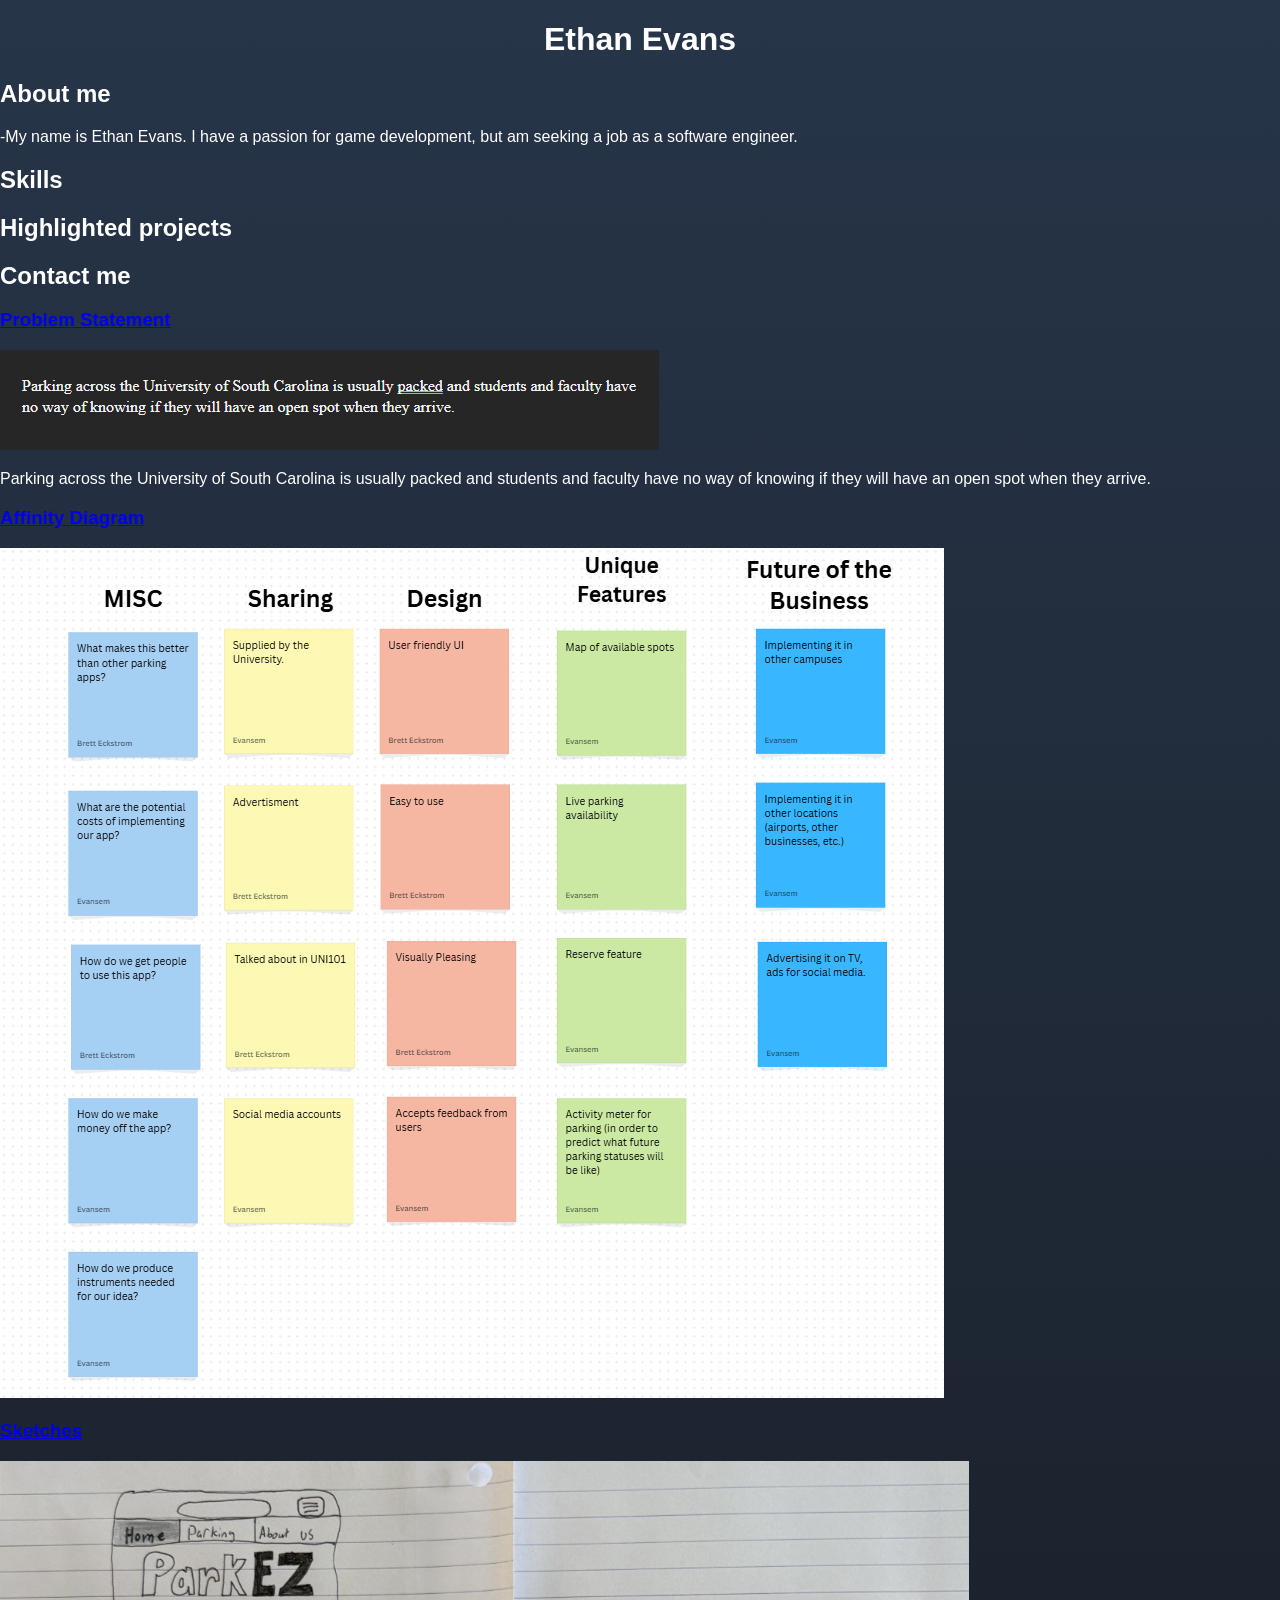
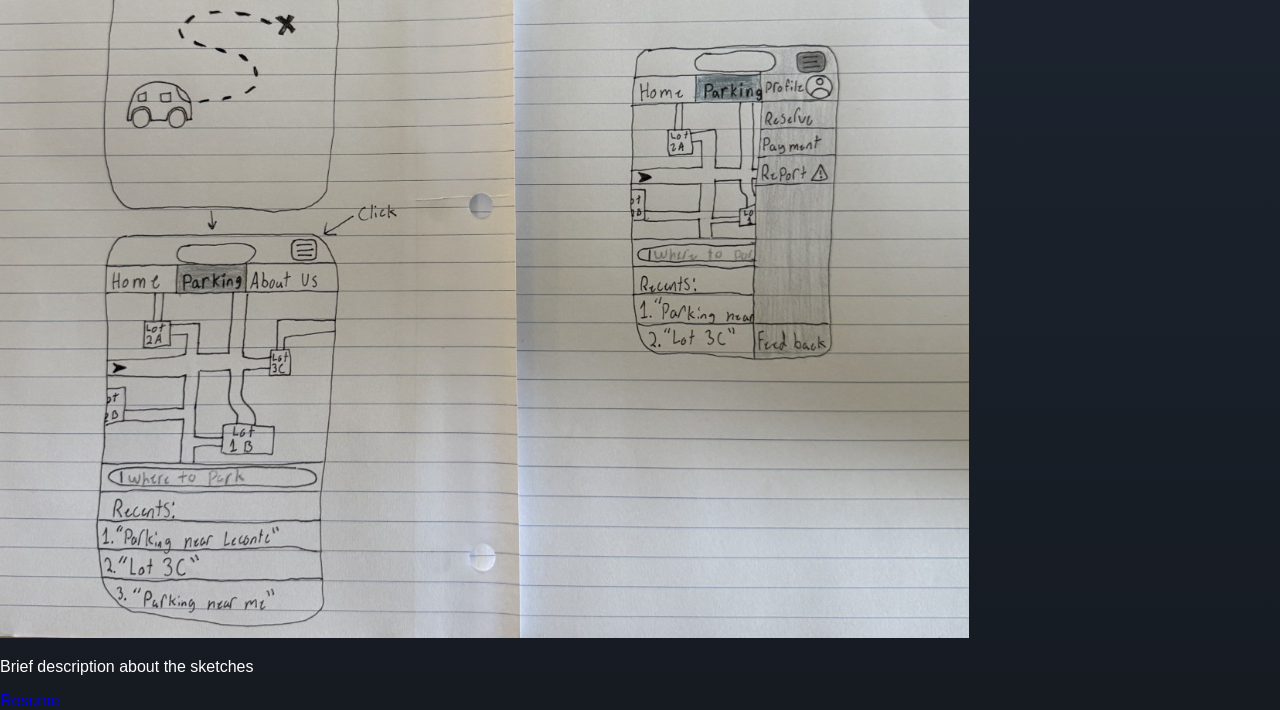
==== index.html @ c89ef838 "Update index.html" ====
<!DOCTYPE html>
<html lang="en">
    <head>
        <meta charset="UTF-8">
        <meta name="viewport" content="width=device-width, initial-scale=1.0">
        <title>Portfolio</title>
        <link rel="stylesheet" href="styles.css">
    </head>
    <body>
        <h1>Ethan Evans</h1>
        <div class="about">
            <h2>  About me</h2><p>  -My name is Ethan Evans. I have a passion for game development, but am seeking a job as a software engineer.</p>
        </div>
        <div class="skills">
            <h2>  Skills</h2>
        </div>
        <div class="projects">
            <h2>  Highlighted projects</h2>
        </div>
        <div class="contact"><h2>  Contact me</h2>
        </div>
        <div class = "projects">
        <section class="project">
        <a href="file/statement.pdf"><h3>Problem Statement</h3></a>
        <a href="file/statement.pdf"><img src="images/problem.png"></a>
        <p>Parking across the University of South Carolina is usually packed and students and faculty have no way of knowing if they will have an open spot when they arrive. </p>
</section>
</div>
        <section class="project">
<a href="file/Parking.pdf"><h3>Affinity Diagram</h3></a>
<a href="file/Parking.pdf"><img src="images/Parking.png"></a>
<p>

</p>
            <section class="project">
<a href="files/Sketches_DOC.pdf"><h3>Sketches</h3></a>
<a href="files/Sketches_DOC.pdf"><img src="images/Sketches_IMG.png"></a>
<p>
Brief description about the sketches
</p>
</section>
            <a href="eme2000-swag.github.io/resume.html">Resume</a>
</section>
    </body>
</html>
---- styles.css ----
body {
    min-height: 100vh;
    margin: 0;         

    background: linear-gradient(180deg, #273549 0%, #161b22 100%);

    color: white;
    font-family: "Segoe UI", Roboto, sans-serif;
    
}
h1{
    text-align: center;
}
h2{
}
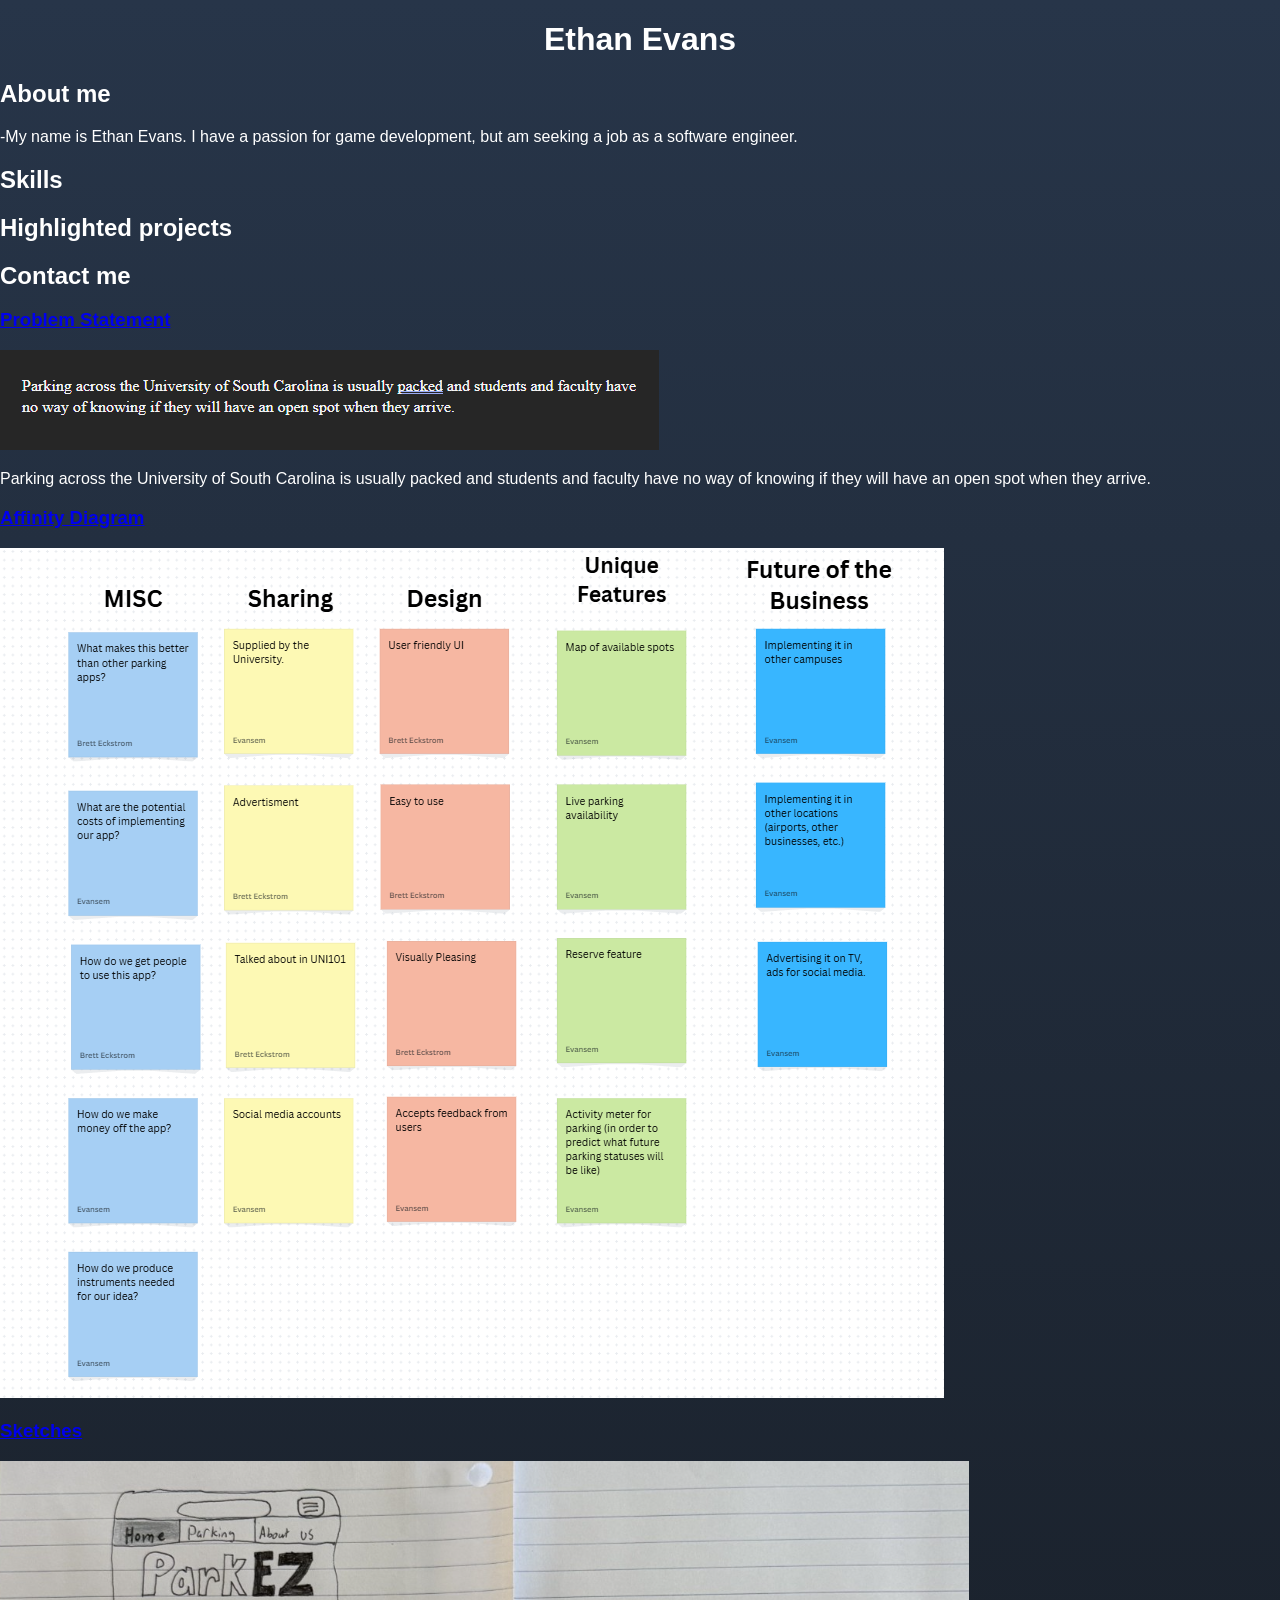
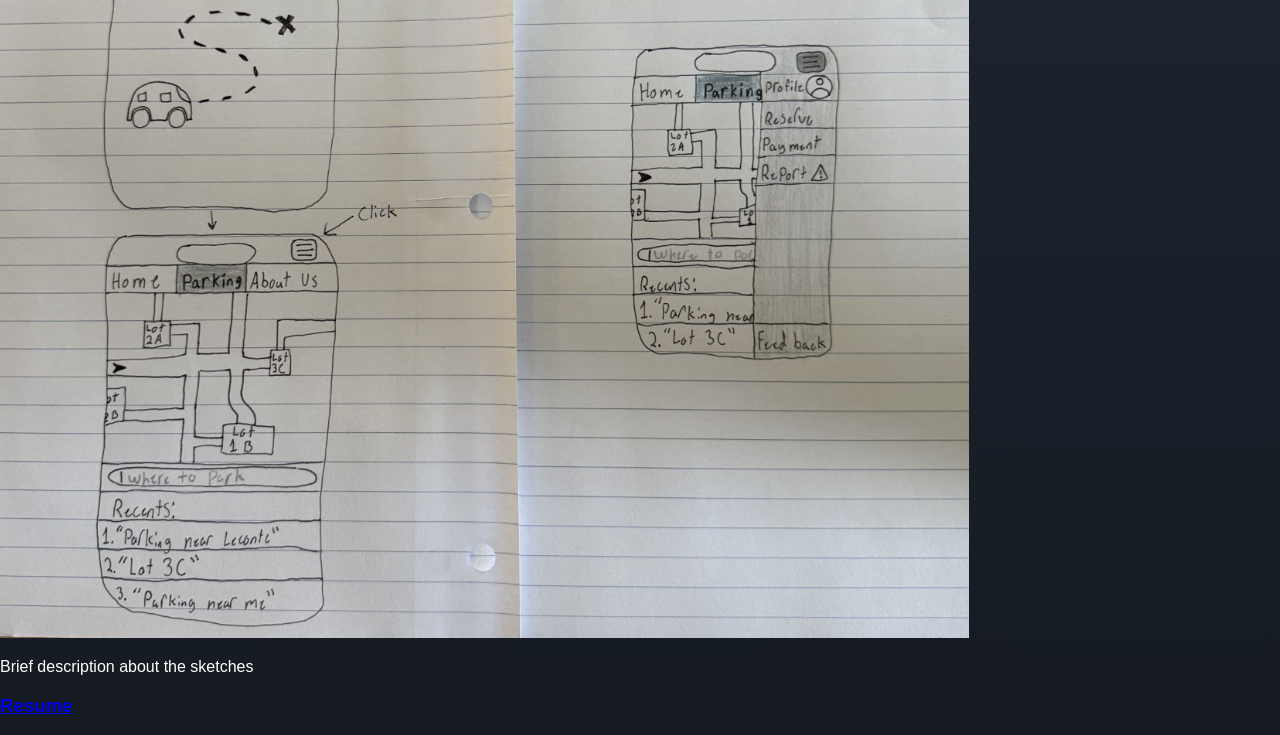
==== commit c63c0f7e: "Change Resume link to use heading element" ====
--- a/index.html
+++ b/index.html
@@ -39,7 +39,7 @@
 Brief description about the sketches
 </p>
 </section>
-            <a href="eme2000-swag.github.io/resume.html">Resume</a>
+            <a href="eme2000-swag.github.io/resume.html"><h3>Resume</h3></a>
 </section>
     </body>
 </html>
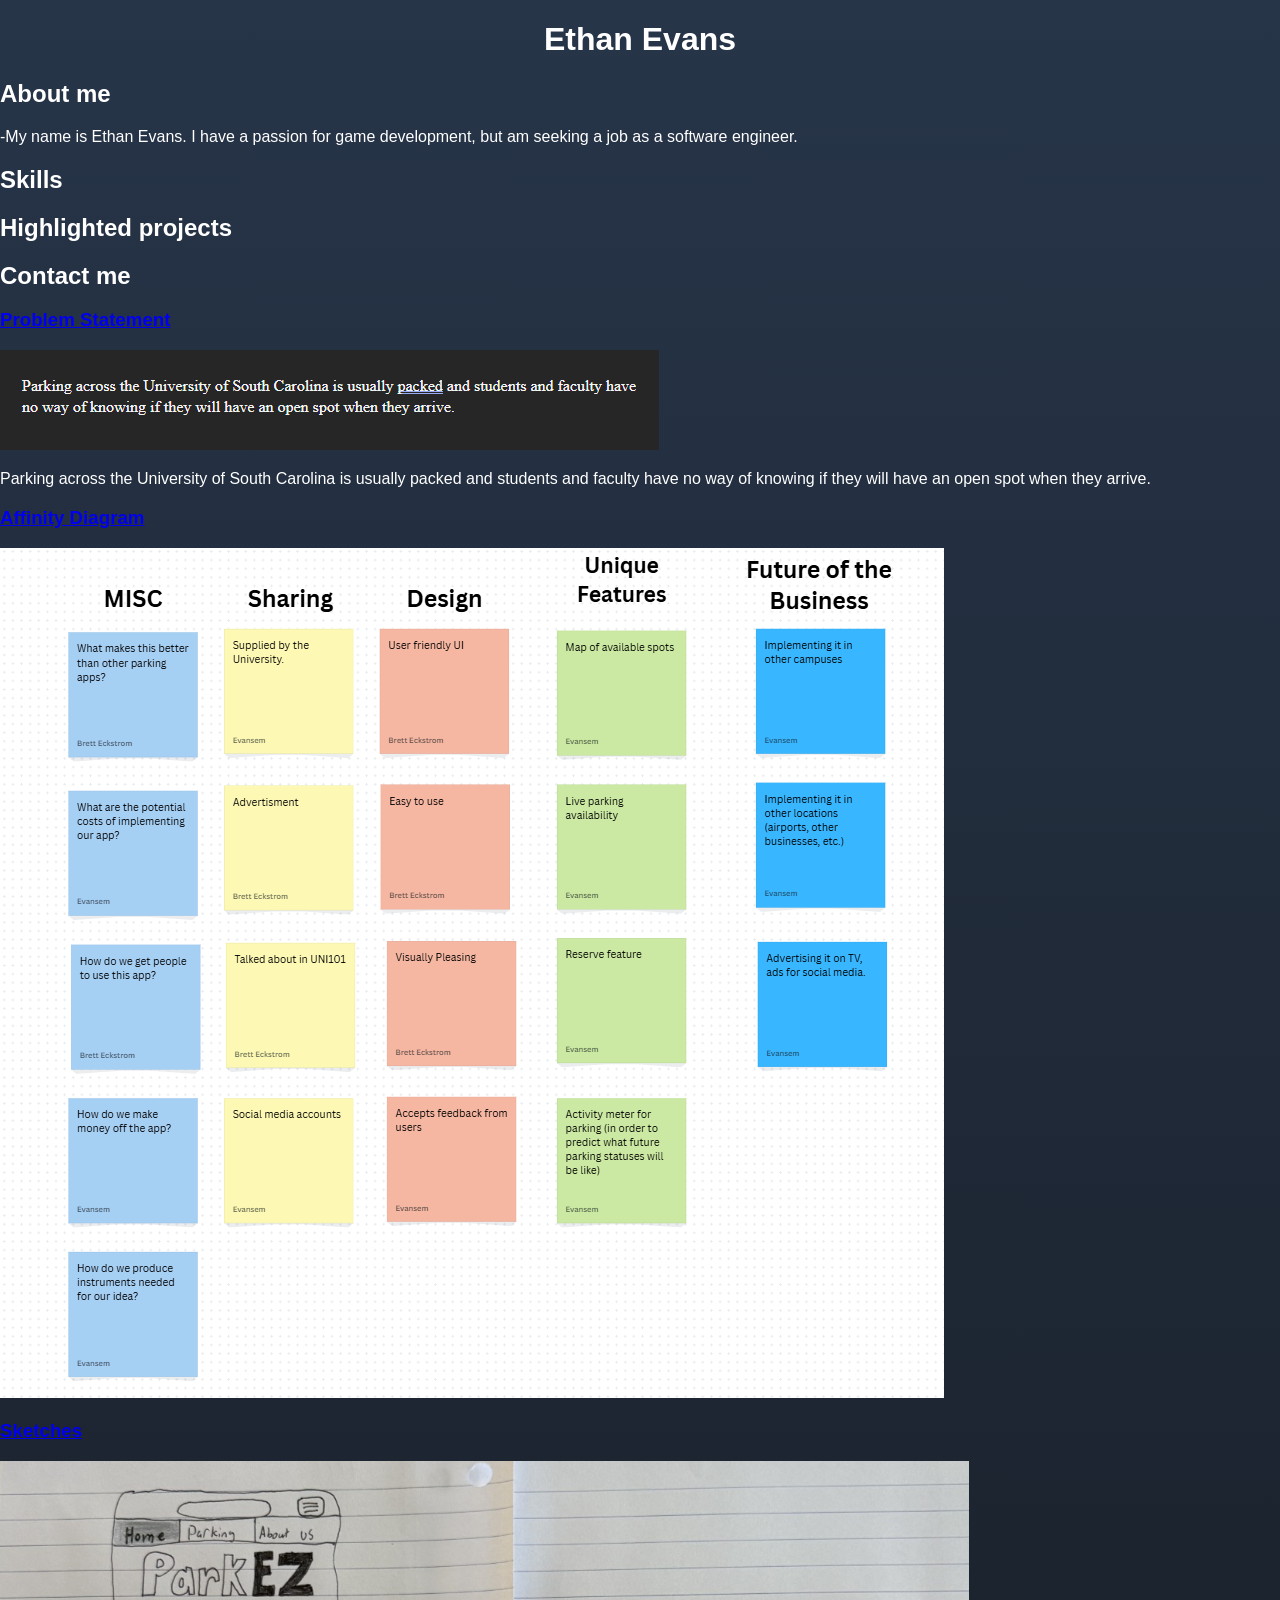
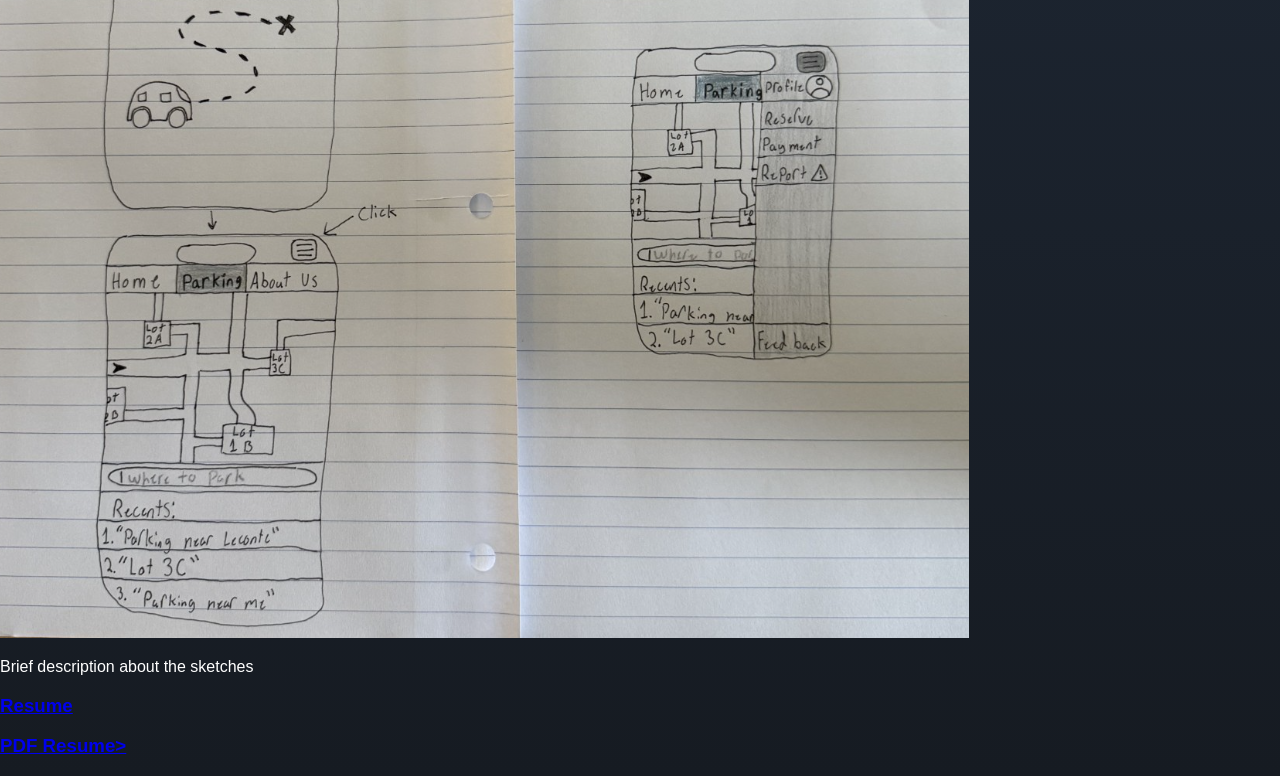
==== commit cf26a0ae: "Update index.html" ====
--- a/index.html
+++ b/index.html
@@ -39,7 +39,8 @@
 Brief description about the sketches
 </p>
 </section>
-            <a href="eme2000-swag.github.io/resume.html"><h3>Resume</h3></a>
+            <a href="files/resume.html"><h3>Resume</h3></a>
+            <a href="files/resume.pdf"><h3>PDF Resume></h3></a>
 </section>
     </body>
 </html>
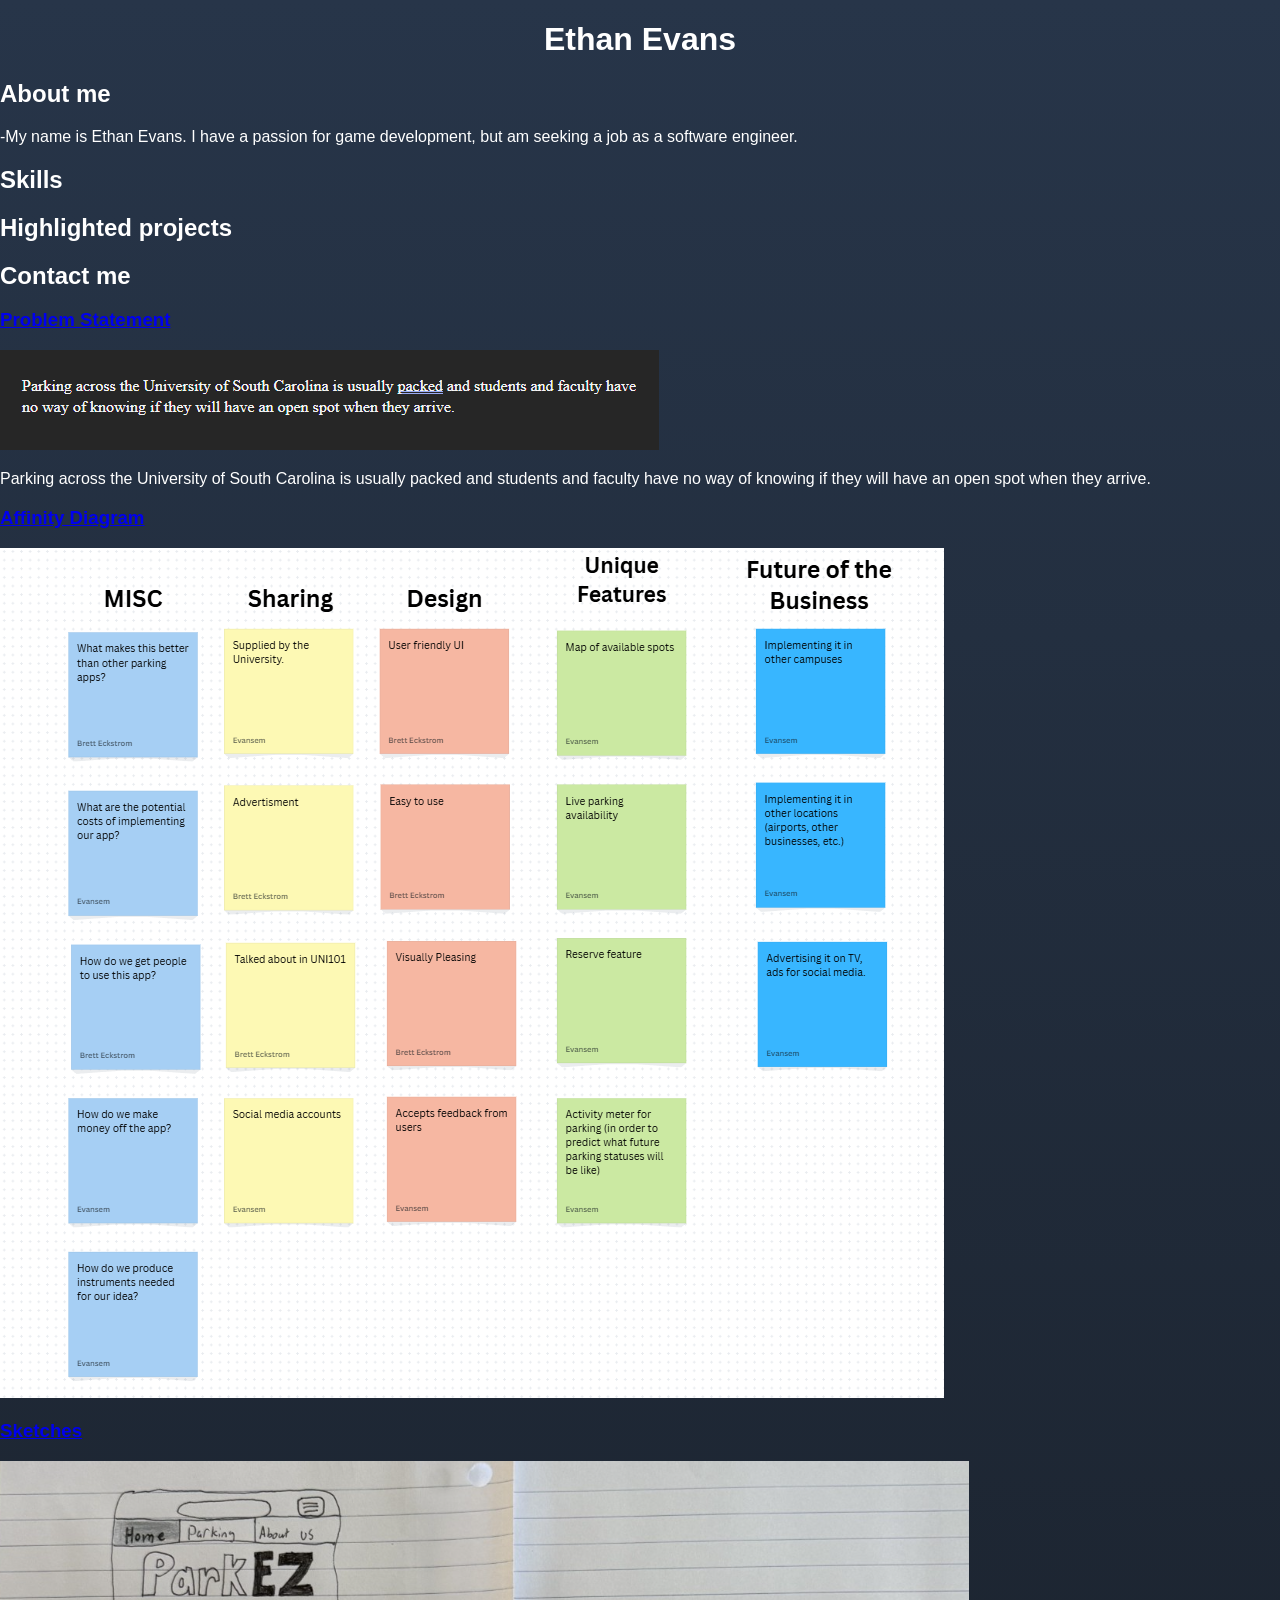
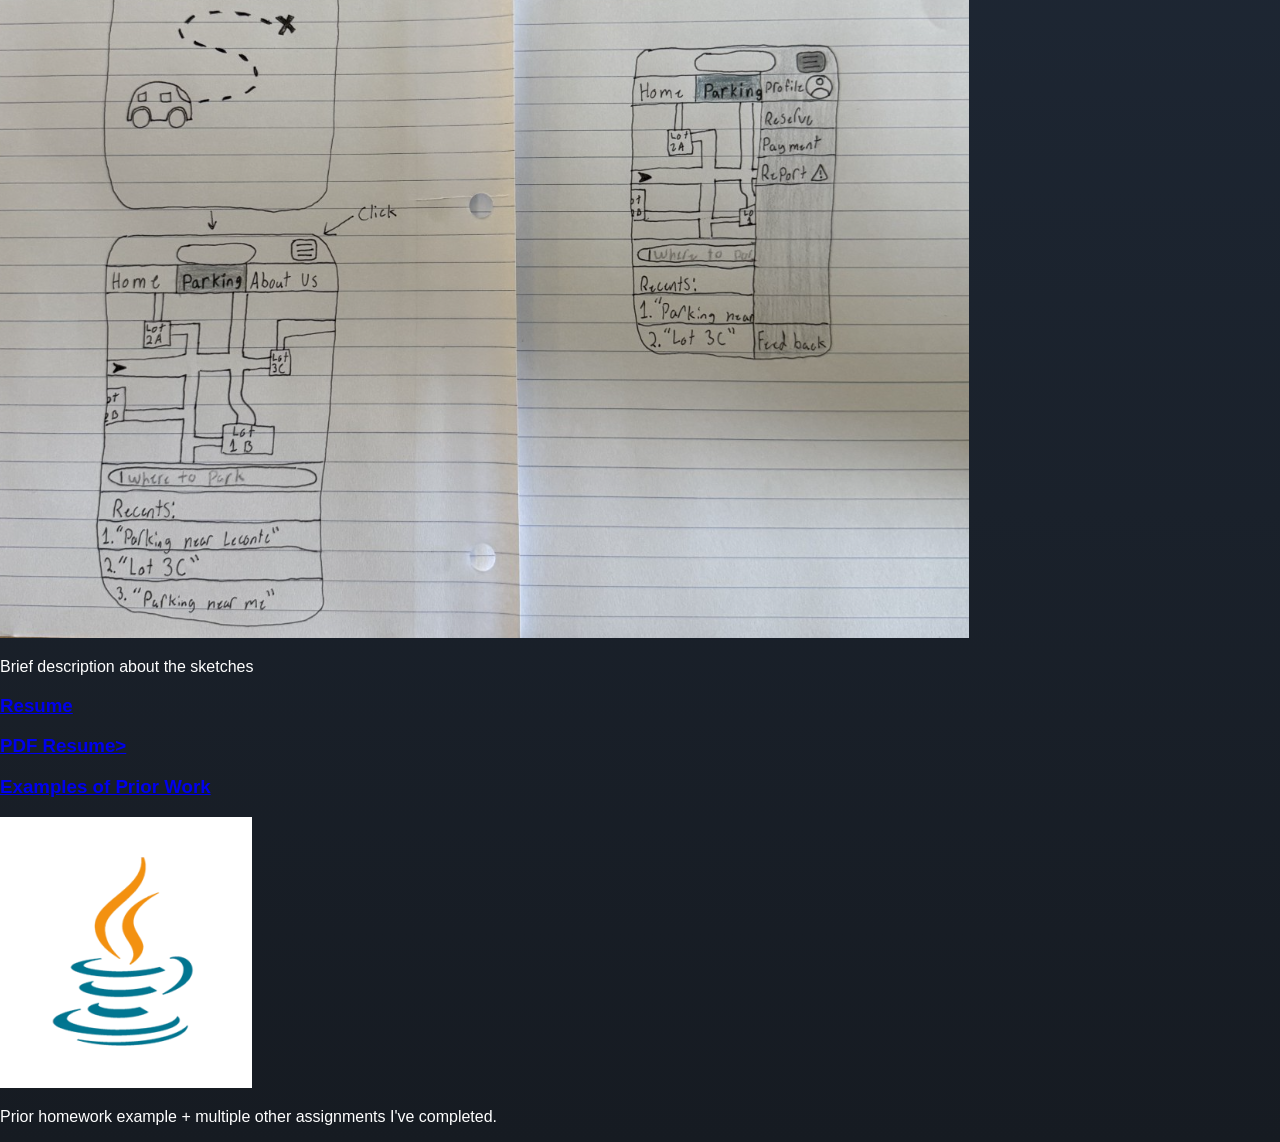
==== commit 83683561: "Update index.html" ====
--- a/index.html
+++ b/index.html
@@ -42,5 +42,14 @@
             <a href="files/resume.html"><h3>Resume</h3></a>
             <a href="files/resume.pdf"><h3>PDF Resume></h3></a>
 </section>
+        <section class="project">
+<a href="https://github.com/Eme2000-swag/projectExamples">
+<h3>Examples of Prior Work</h3>
+</a>
+<a href="https://github.com/Eme2000-swag/projectExamples">
+<img src="images/java.png">
+</a>
+<p>Prior homework example + multiple other assignments I've completed.</p>
+</section>
     </body>
 </html>
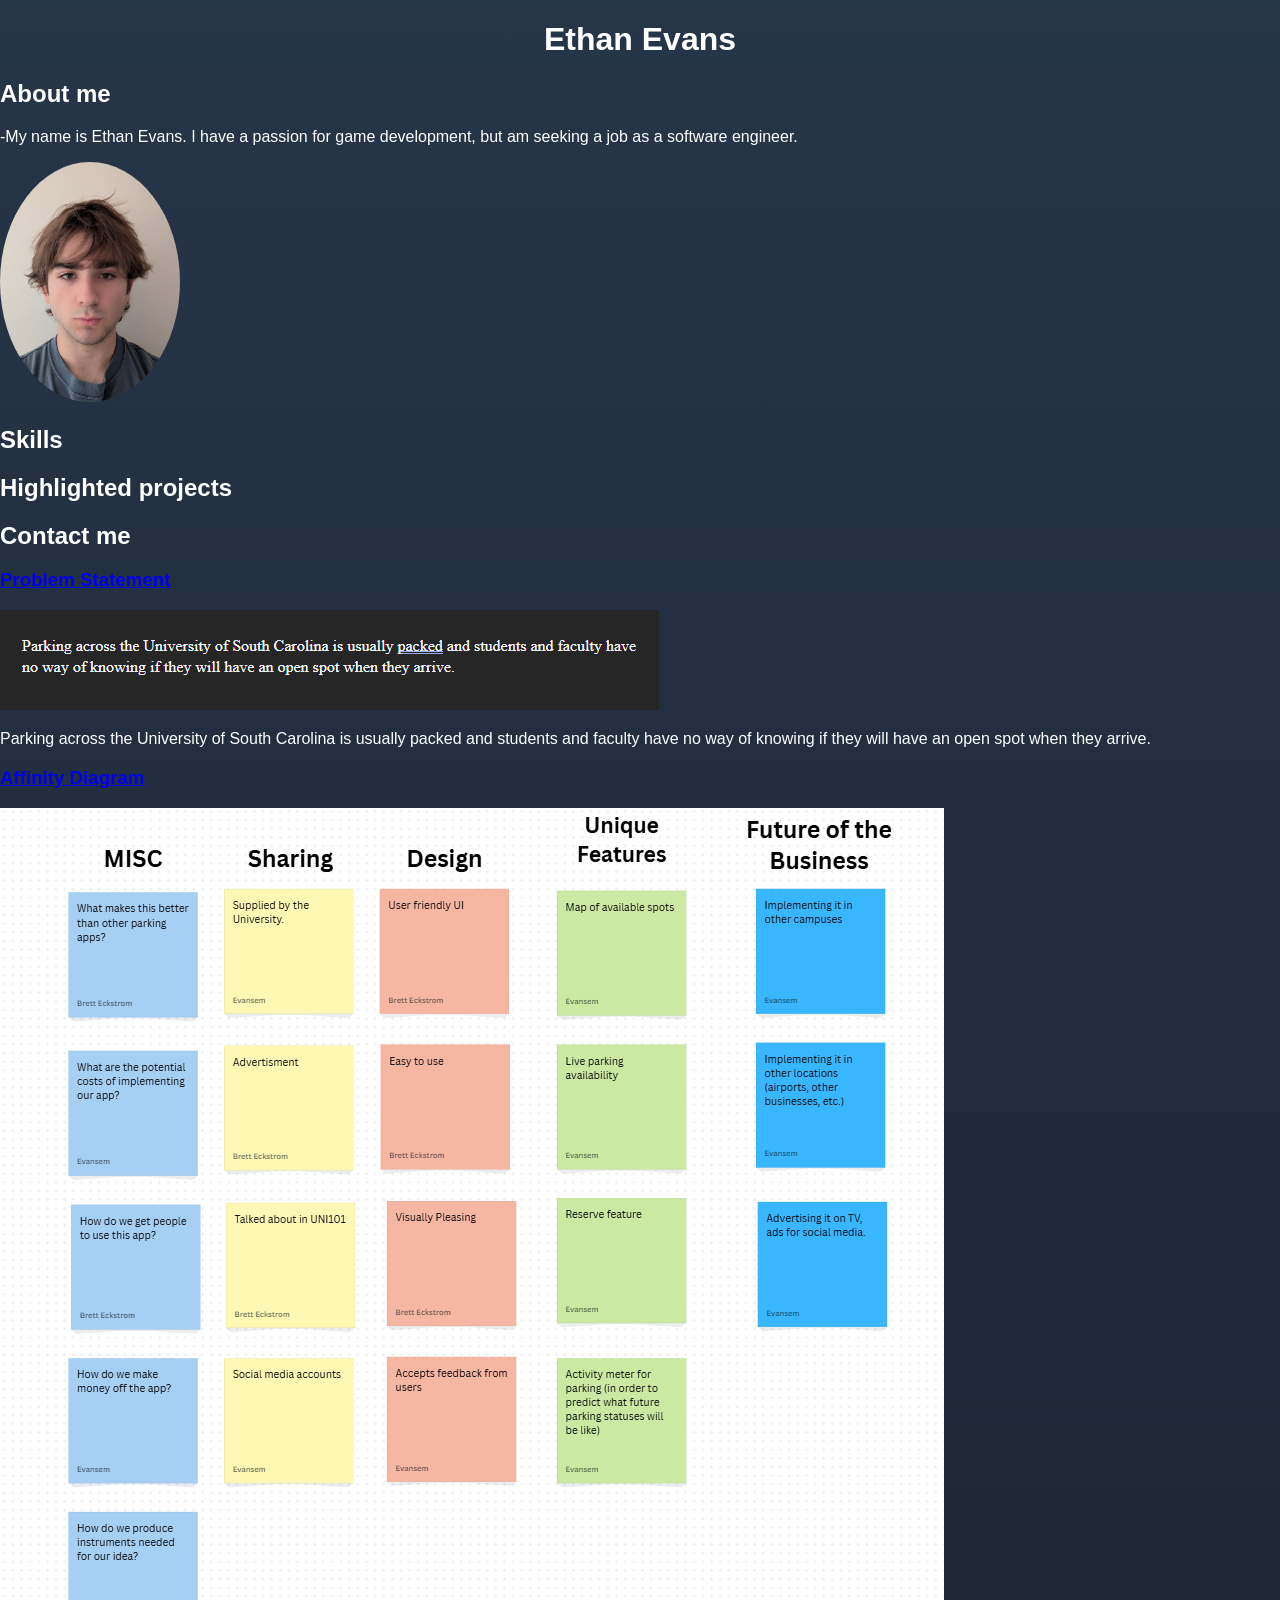
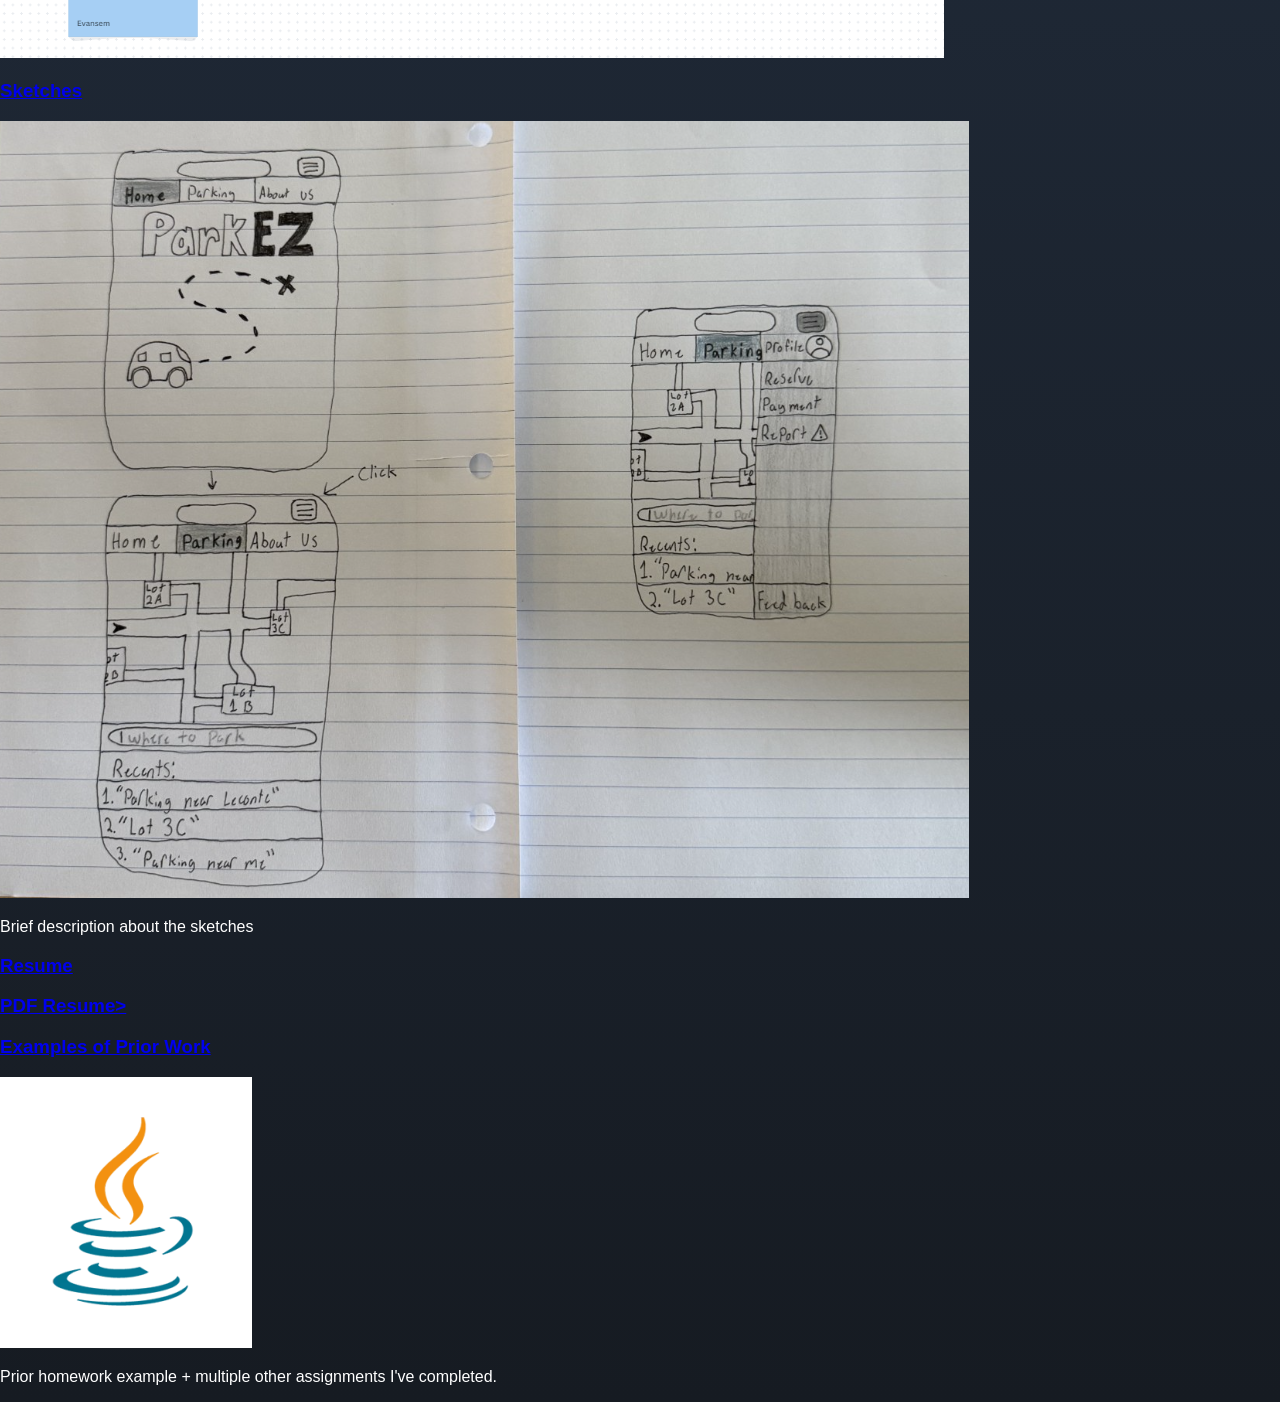
==== commit fbd465c6: "Add headshot image to about section" ====
--- a/index.html
+++ b/index.html
@@ -10,6 +10,7 @@
         <h1>Ethan Evans</h1>
         <div class="about">
             <h2>  About me</h2><p>  -My name is Ethan Evans. I have a passion for game development, but am seeking a job as a software engineer.</p>
+            <img src= "images/headshot.png" style="width:180px; border-radius:50%;">
         </div>
         <div class="skills">
             <h2>  Skills</h2>
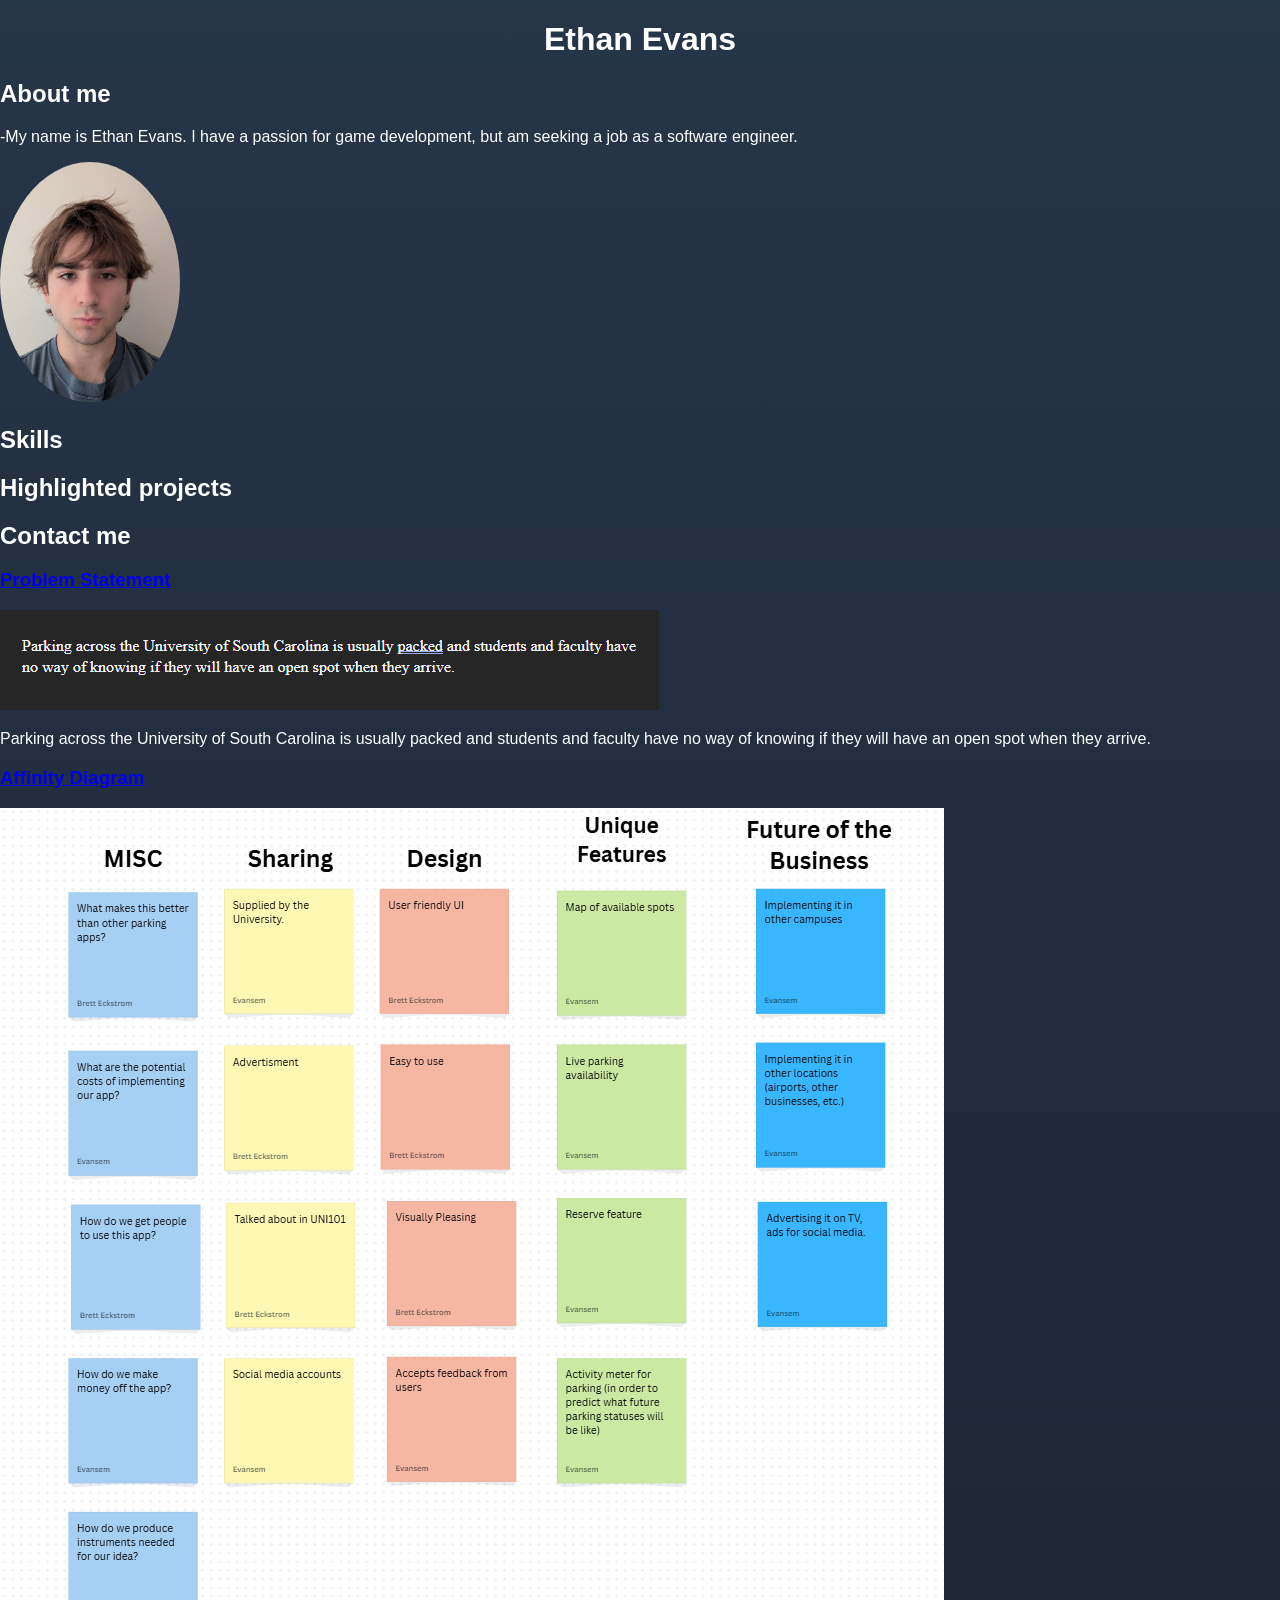
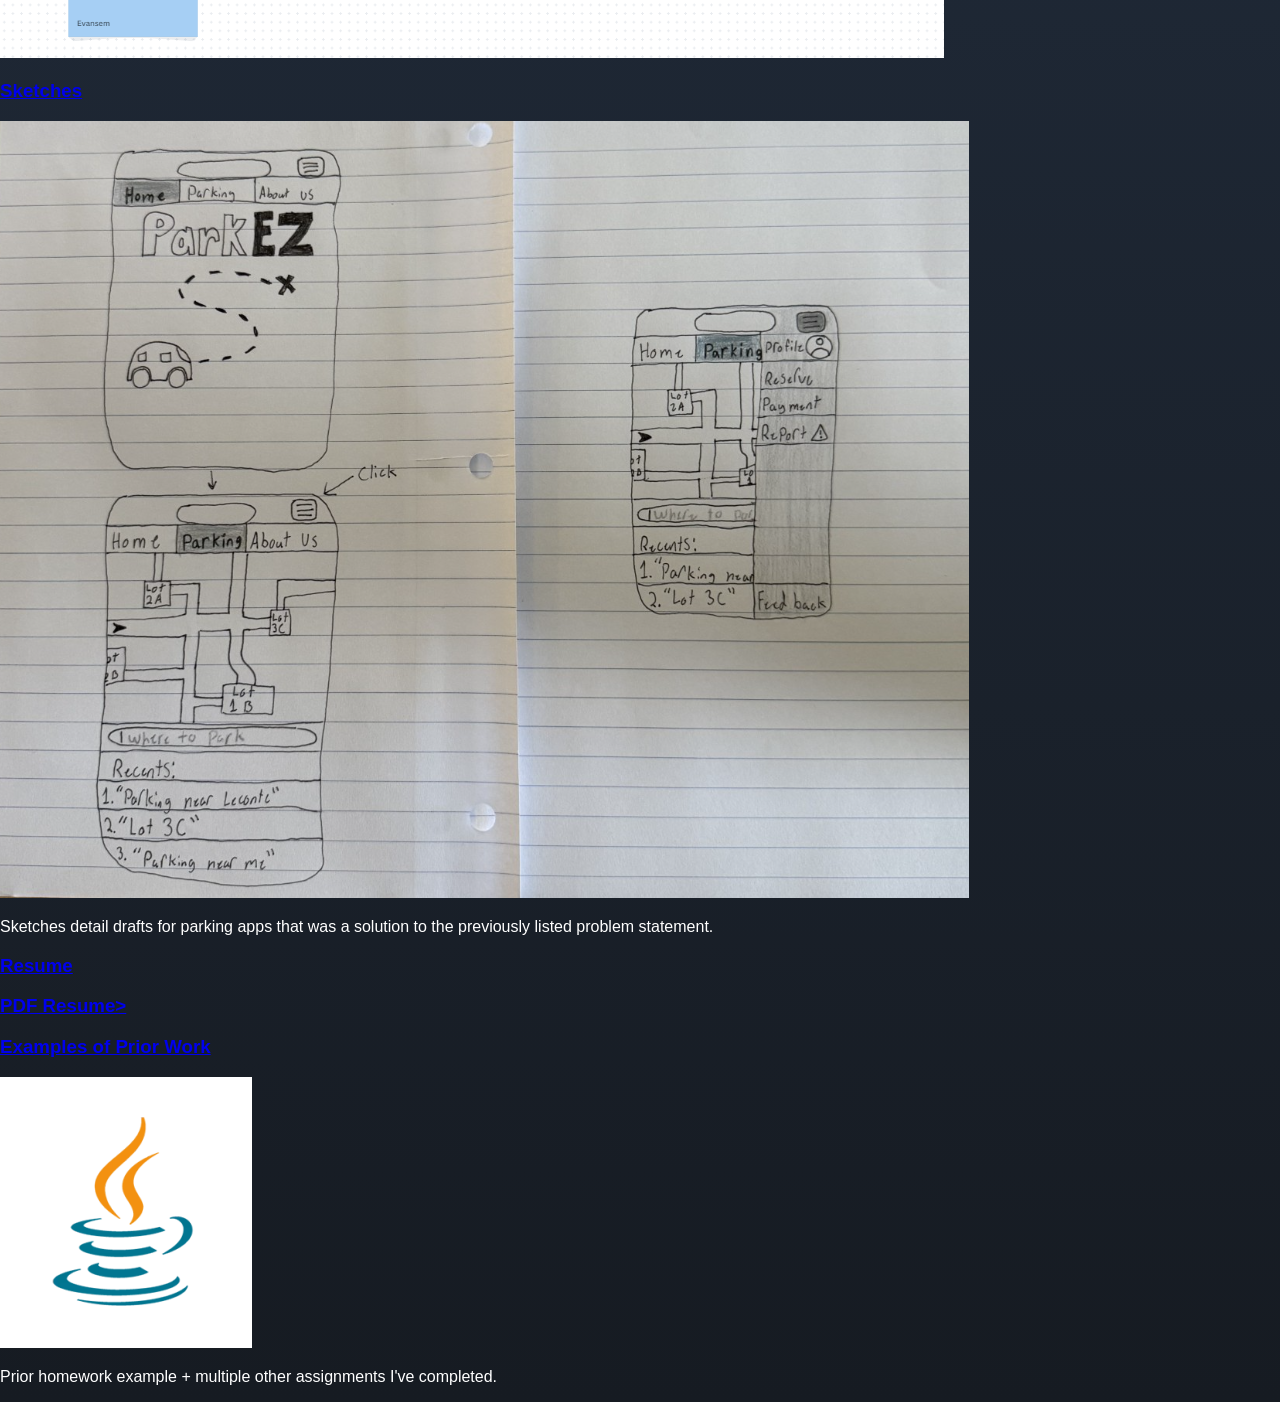
==== commit 4694862f: "Enhance sketches section description Updated the description of the sketches section to provide more" ====
--- a/index.html
+++ b/index.html
@@ -37,7 +37,7 @@
 <a href="files/Sketches_DOC.pdf"><h3>Sketches</h3></a>
 <a href="files/Sketches_DOC.pdf"><img src="images/Sketches_IMG.png"></a>
 <p>
-Brief description about the sketches
+Sketches detail drafts for parking apps that was a solution to the previously listed problem statement.
 </p>
 </section>
             <a href="files/resume.html"><h3>Resume</h3></a>
